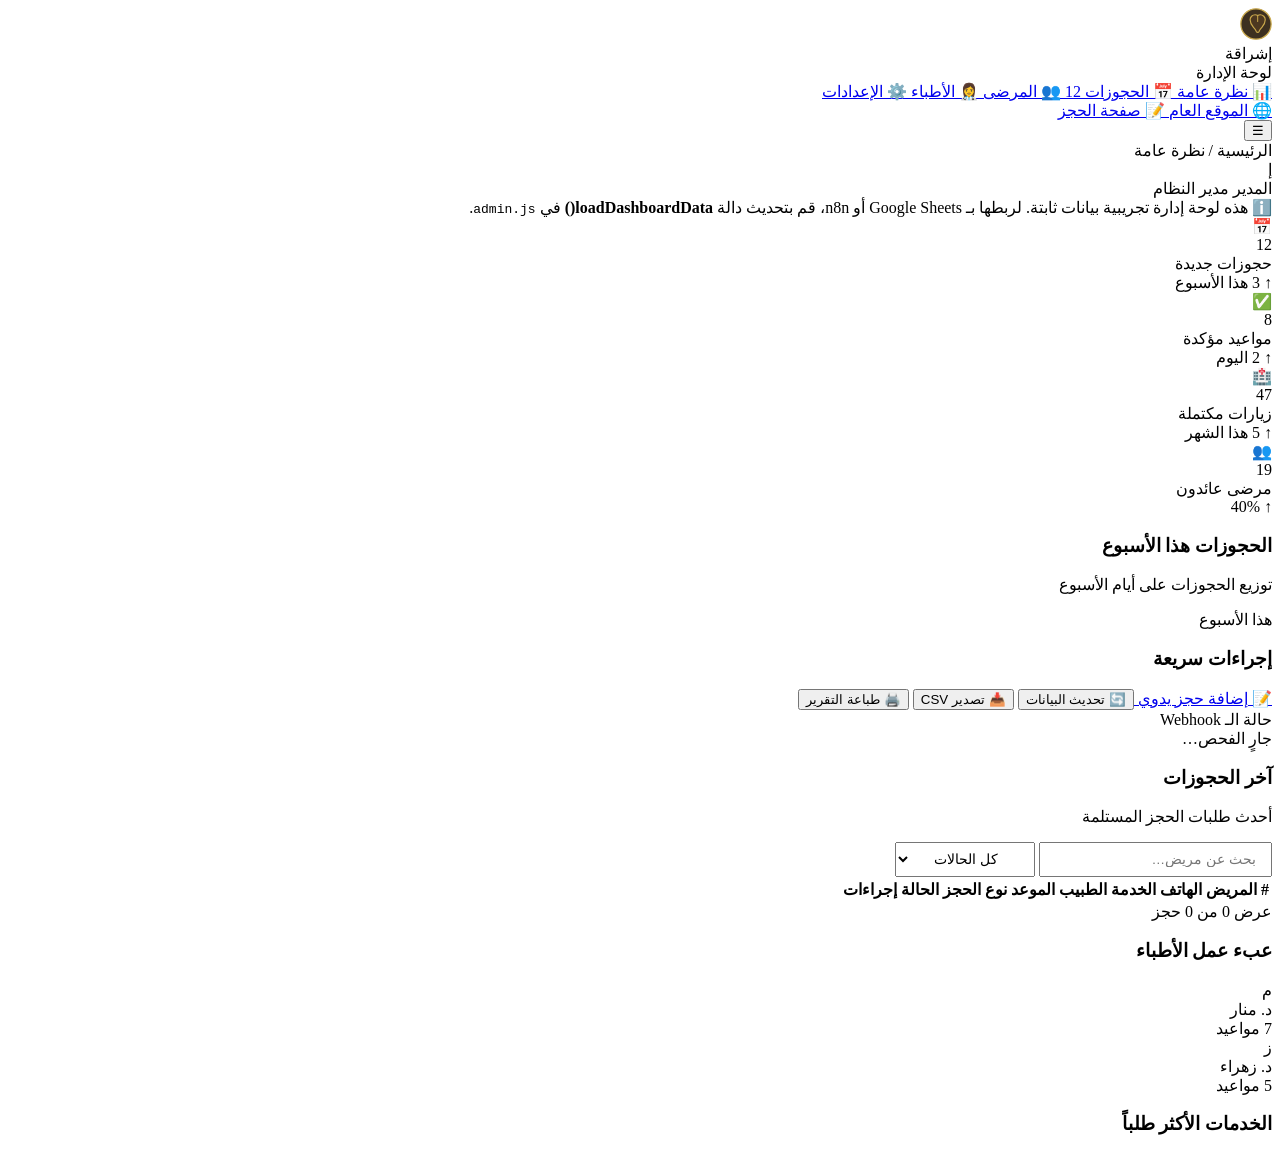
==== admin.html @ fc012408 "Add files via upload" ====
<!DOCTYPE html>
<html lang="ar" dir="rtl">
<head>
  <meta charset="UTF-8" />
  <meta name="viewport" content="width=device-width, initial-scale=1.0" />
  <meta name="robots" content="noindex, nofollow" />
  <title>لوحة الإدارة — عيادة إشراقة</title>
  <link rel="stylesheet" href="assets/css/style.css" />
  <link rel="stylesheet" href="assets/css/admin.css" />
</head>
<body class="admin-body">

  <!-- ═══════════════════════════════════════════════════
       SIDEBAR
  ═══════════════════════════════════════════════════ -->
  <aside class="admin-sidebar" id="adminSidebar">
    <div class="sidebar-brand">
      <svg width="32" height="32" viewBox="0 0 38 38" fill="none">
        <circle cx="19" cy="19" r="18" fill="#3D3020" stroke="#C9A84C" stroke-width="1.5"/>
        <path d="M12 14C12 10.686 14.686 8 18 8C19.1 8 20.14 8.3 21 8.84C21.86 8.3 22.9 8 24 8C27.314 8 30 10.686 30 14C30 17.5 28.2 20.5 26 23C24.8 24.3 23.4 25.8 22.6 27.8C22.3 28.5 21.7 29 21 29C20.3 29 19.7 28.5 19.4 27.8C18.6 25.8 17.2 24.3 16 23C13.8 20.5 12 17.5 12 14Z" fill="#4D3820" stroke="#C9A84C" stroke-width="1.4"/>
        <path d="M21 8.84L21 16" stroke="#C9A84C" stroke-width="1.2" stroke-linecap="round"/>
      </svg>
      <div>
        <div class="brand-name">إشراقة</div>
        <div class="brand-sub">لوحة الإدارة</div>
      </div>
    </div>

    <nav class="sidebar-nav">
      <a href="#" class="sidebar-link active" data-section="overview">
        <span class="sidebar-link-icon">📊</span>
        <span>نظرة عامة</span>
      </a>
      <a href="#" class="sidebar-link" data-section="bookings">
        <span class="sidebar-link-icon">📅</span>
        <span>الحجوزات</span>
        <span class="sidebar-badge">12</span>
      </a>
      <a href="#" class="sidebar-link" data-section="patients">
        <span class="sidebar-link-icon">👥</span>
        <span>المرضى</span>
      </a>
      <a href="#" class="sidebar-link" data-section="doctors">
        <span class="sidebar-link-icon">👩‍⚕️</span>
        <span>الأطباء</span>
      </a>
      <a href="#" class="sidebar-link" data-section="settings">
        <span class="sidebar-link-icon">⚙️</span>
        <span>الإعدادات</span>
      </a>
    </nav>

    <div class="sidebar-bottom">
      <a href="index.html" class="sidebar-link">
        <span class="sidebar-link-icon">🌐</span>
        <span>الموقع العام</span>
      </a>
      <a href="booking.html" class="sidebar-link">
        <span class="sidebar-link-icon">📝</span>
        <span>صفحة الحجز</span>
      </a>
      <!-- AUTH PLACEHOLDER: Login/logout button will be added here -->
      <!-- <button class="sidebar-link logout-btn"><span>🔒</span> تسجيل الخروج</button> -->
    </div>
  </aside>

  <!-- ═══════════════════════════════════════════════════
       MAIN CONTENT
  ═══════════════════════════════════════════════════ -->
  <div class="admin-main">

    <!-- TOP BAR -->
    <header class="admin-topbar">
      <div class="topbar-right">
        <button class="sidebar-toggle" id="sidebarToggle" aria-label="Toggle sidebar">
          ☰
        </button>
        <div class="topbar-breadcrumb">
          <span>الرئيسية</span>
          <span class="breadcrumb-sep">/</span>
          <span class="breadcrumb-current" id="currentSection">نظرة عامة</span>
        </div>
      </div>
      <div class="topbar-left">
        <div class="topbar-date" id="topbarDate"></div>
        <div class="topbar-user">
          <div class="topbar-user-avatar">إ</div>
          <div class="topbar-user-info">
            <span class="topbar-user-name">المدير</span>
            <span class="topbar-user-role">مدير النظام</span>
          </div>
        </div>
      </div>
    </header>

    <!-- ─── CONTENT AREA ─────────────────────────────── -->
    <div class="admin-content">

      <!-- DEV NOTICE -->
      <div class="alert alert-info" style="margin-bottom:var(--space-lg);">
        <span>ℹ️</span>
        <span>
          هذه لوحة إدارة تجريبية بيانات ثابتة. لربطها بـ Google Sheets أو n8n،
          قم بتحديث دالة <strong>loadDashboardData()</strong> في <code>admin.js</code>.
        </span>
      </div>

      <!-- ── STAT CARDS ── -->
      <div class="stats-grid stagger-children" id="statsGrid">
        <div class="stat-card">
          <div class="stat-icon gold">📅</div>
          <div class="stat-body">
            <div class="stat-value" id="statNewBookings">12</div>
            <div class="stat-label">حجوزات جديدة</div>
            <div class="stat-change up">↑ 3 هذا الأسبوع</div>
          </div>
        </div>
        <div class="stat-card">
          <div class="stat-icon green">✅</div>
          <div class="stat-body">
            <div class="stat-value" id="statConfirmed">8</div>
            <div class="stat-label">مواعيد مؤكدة</div>
            <div class="stat-change up">↑ 2 اليوم</div>
          </div>
        </div>
        <div class="stat-card">
          <div class="stat-icon gold">🏥</div>
          <div class="stat-body">
            <div class="stat-value" id="statCompleted">47</div>
            <div class="stat-label">زيارات مكتملة</div>
            <div class="stat-change up">↑ 5 هذا الشهر</div>
          </div>
        </div>
        <div class="stat-card">
          <div class="stat-icon pink">👥</div>
          <div class="stat-body">
            <div class="stat-value" id="statReturning">19</div>
            <div class="stat-label">مرضى عائدون</div>
            <div class="stat-change up">↑ 40%</div>
          </div>
        </div>
      </div>

      <!-- ── CHARTS ROW ── -->
      <div class="dashboard-row">
        <!-- Mini chart placeholder -->
        <div class="card dashboard-chart-card">
          <div class="card-header">
            <div>
              <h3 class="card-title">الحجوزات هذا الأسبوع</h3>
              <p class="card-subtitle">توزيع الحجوزات على أيام الأسبوع</p>
            </div>
            <span class="badge badge-new">هذا الأسبوع</span>
          </div>
          <div class="mini-chart" id="weekChart">
            <!-- Bar chart rendered by JS -->
          </div>
        </div>

        <!-- Quick actions -->
        <div class="card quick-actions-card">
          <div class="card-header">
            <h3 class="card-title">إجراءات سريعة</h3>
          </div>
          <div class="quick-actions">
            <a href="booking.html" class="quick-action-btn">
              <span class="qa-icon">📝</span>
              <span>إضافة حجز يدوي</span>
            </a>
            <button class="quick-action-btn" onclick="refreshData()">
              <span class="qa-icon">🔄</span>
              <span>تحديث البيانات</span>
            </button>
            <button class="quick-action-btn" onclick="exportCSV()">
              <span class="qa-icon">📥</span>
              <span>تصدير CSV</span>
            </button>
            <button class="quick-action-btn" onclick="printView()">
              <span class="qa-icon">🖨️</span>
              <span>طباعة التقرير</span>
            </button>
          </div>

          <!-- Webhook status -->
          <div class="webhook-status" id="webhookStatus">
            <div class="ws-label">حالة الـ Webhook</div>
            <div class="ws-value" id="wsValue">
              <span class="ws-dot" id="wsDot"></span>
              <span id="wsText">جارٍ الفحص…</span>
            </div>
          </div>
        </div>
      </div>

      <!-- ── RECENT BOOKINGS TABLE ── -->
      <div class="card table-card">
        <div class="card-header">
          <div>
            <h3 class="card-title">آخر الحجوزات</h3>
            <p class="card-subtitle">أحدث طلبات الحجز المستلمة</p>
          </div>
          <div class="table-controls">
            <input type="text" class="form-control" id="tableSearch" placeholder="بحث عن مريض…" style="width:200px; padding:0.5rem 0.9rem; font-size:0.85rem;" />
            <select class="form-control" id="statusFilter" style="width:140px; padding:0.5rem 0.9rem; font-size:0.85rem; padding-inline-start:2rem;">
              <option value="">كل الحالات</option>
              <option value="new">جديد</option>
              <option value="confirmed">مؤكد</option>
              <option value="completed">مكتمل</option>
              <option value="pending">معلق</option>
            </select>
          </div>
        </div>

        <div class="table-wrapper" style="border:none; box-shadow:none; border-radius:0;">
          <table class="data-table" id="bookingsTable">
            <thead>
              <tr>
                <th>#</th>
                <th>المريض</th>
                <th>الهاتف</th>
                <th>الخدمة</th>
                <th>الطبيب</th>
                <th>الموعد</th>
                <th>نوع الحجز</th>
                <th>الحالة</th>
                <th>إجراءات</th>
              </tr>
            </thead>
            <tbody id="bookingsBody">
              <!-- Populated by JS -->
            </tbody>
          </table>
        </div>

        <div class="table-footer">
          <span class="table-count" id="tableCount">عرض 0 من 0 حجز</span>
          <div class="pagination" id="pagination"></div>
        </div>
      </div>

      <!-- ── DOCTORS WORKLOAD ── -->
      <div class="dashboard-row">
        <div class="card">
          <div class="card-header">
            <h3 class="card-title">عبء عمل الأطباء</h3>
          </div>
          <div class="doctors-workload">
            <div class="workload-item">
              <div class="workload-header">
                <div class="workload-doctor">
                  <div class="workload-avatar">م</div>
                  <span>د. منار</span>
                </div>
                <span class="workload-count">7 مواعيد</span>
              </div>
              <div class="workload-bar-wrap">
                <div class="workload-bar" style="width:70%; background:linear-gradient(to left, var(--gold-light), var(--gold-dark));"></div>
              </div>
            </div>
            <div class="workload-item">
              <div class="workload-header">
                <div class="workload-doctor">
                  <div class="workload-avatar" style="background:linear-gradient(135deg,var(--pink-light),var(--gold-pale));">ز</div>
                  <span>د. زهراء</span>
                </div>
                <span class="workload-count">5 مواعيد</span>
              </div>
              <div class="workload-bar-wrap">
                <div class="workload-bar" style="width:50%; background:linear-gradient(to left, var(--pink-light), var(--pink));"></div>
              </div>
            </div>
          </div>
        </div>

        <div class="card">
          <div class="card-header">
            <h3 class="card-title">الخدمات الأكثر طلباً</h3>
          </div>
          <div class="services-ranking" id="servicesRanking">
            <!-- Populated by JS -->
          </div>
        </div>
      </div>

    </div><!-- /admin-content -->
  </div><!-- /admin-main -->

  <script src="assets/js/config.js"></script>
  <script src="assets/js/admin.js"></script>
</body>
</html>
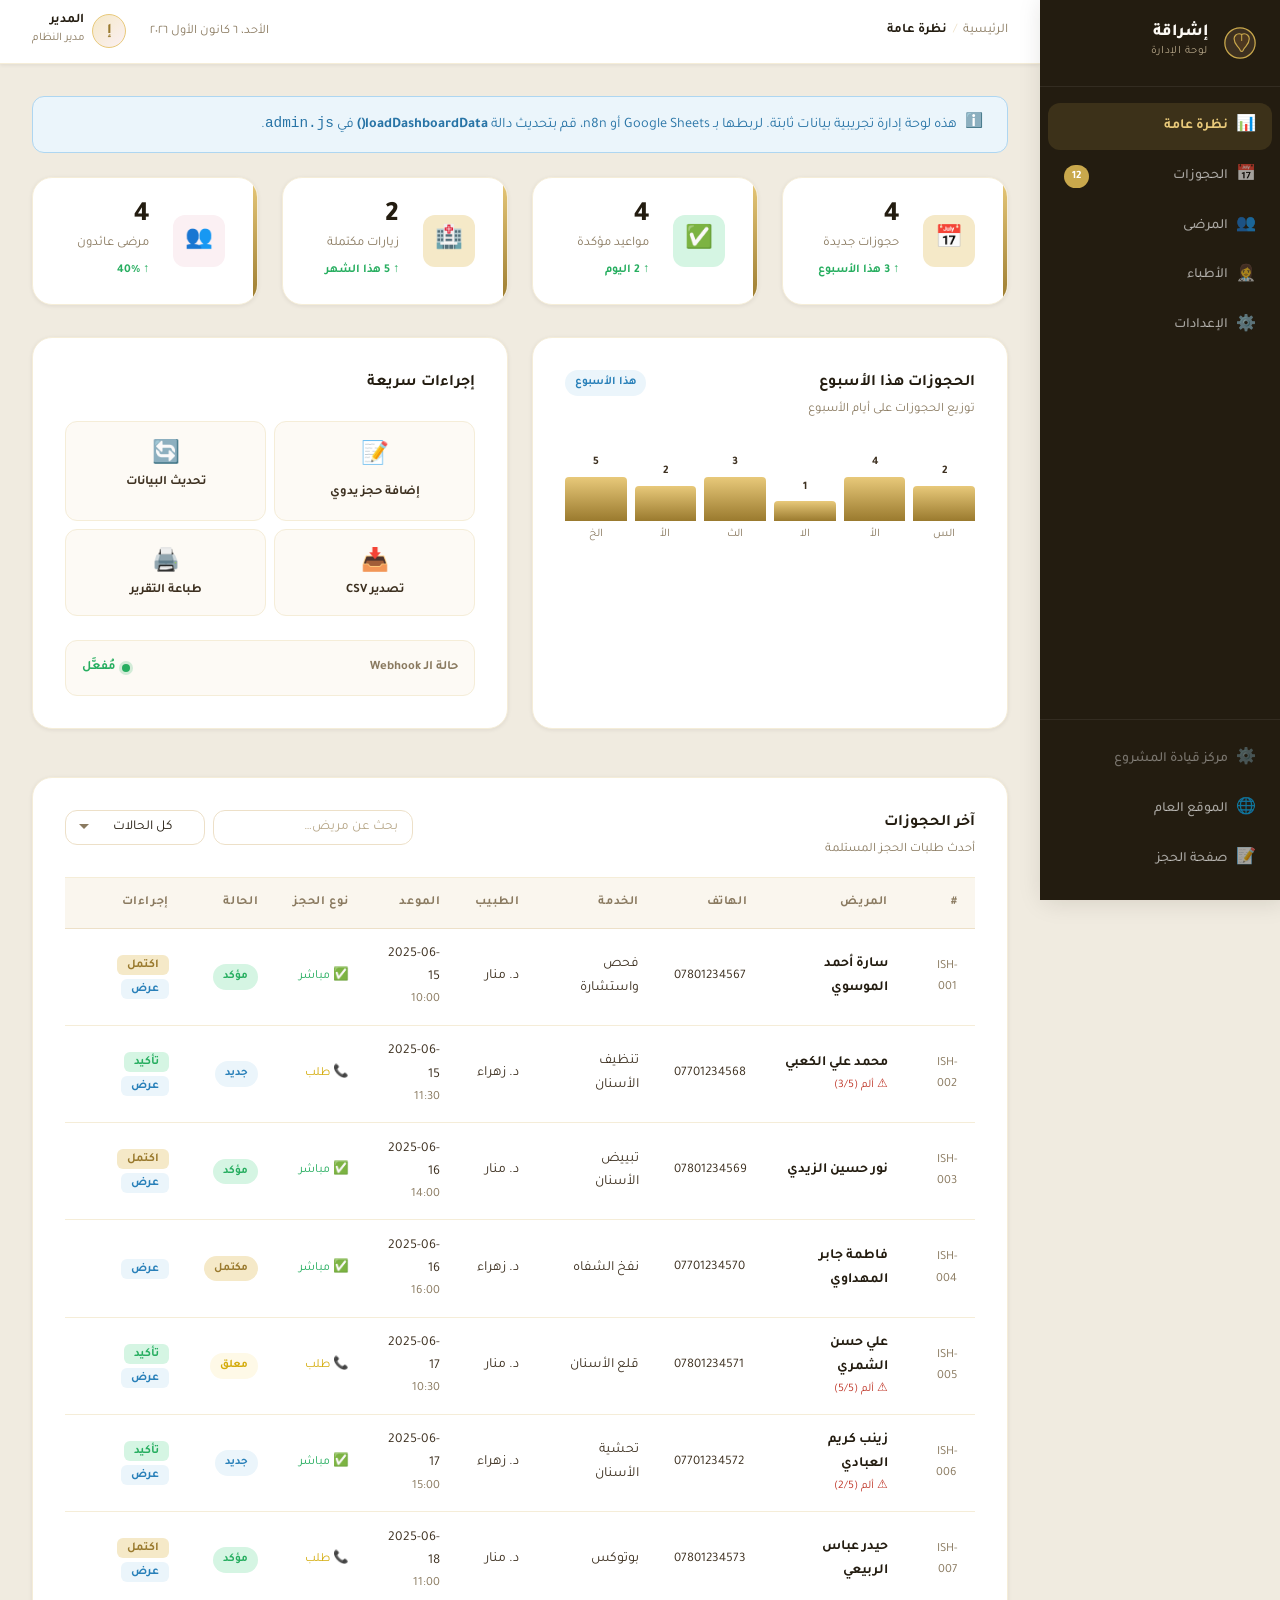
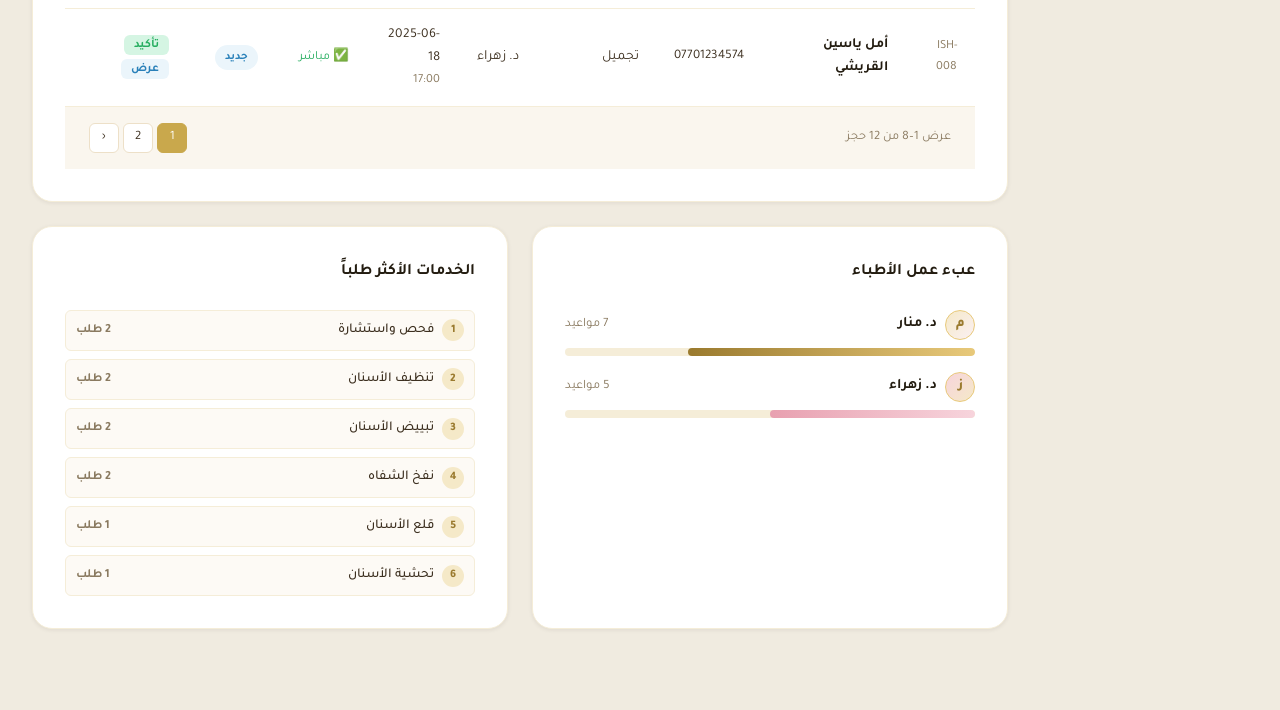
==== commit 90f49e48: "Add files via upload" ====
--- a/admin.html
+++ b/admin.html
@@ -51,6 +51,10 @@
     </nav>
 
     <div class="sidebar-bottom">
+      <a href="orchestrator.html" class="sidebar-link" style="opacity:0.65;" title="أداة إدارة داخلية">
+        <span class="sidebar-link-icon">⚙️</span>
+        <span>مركز قيادة المشروع</span>
+      </a>
       <a href="index.html" class="sidebar-link">
         <span class="sidebar-link-icon">🌐</span>
         <span>الموقع العام</span>
--- a/assets/css/style.css
+++ b/assets/css/style.css
@@ -0,0 +1,948 @@
+/* ================================================================
+   Ishraqa Dental & Aesthetic Clinic — Global Stylesheet
+   عيادة إشراقة للأسنان والتجميل
+   ================================================================ */
+
+/* ── Google Fonts ─────────────────────────────────────────────── */
+@import url('https://fonts.googleapis.com/css2?family=Tajawal:wght@300;400;500;700;800&family=Cormorant+Garamond:ital,wght@0,300;0,400;0,600;1,300;1,400&family=Playfair+Display:wght@400;600&display=swap');
+
+/* ── CSS Variables ────────────────────────────────────────────── */
+:root {
+  /* Colors */
+  --gold:           #C9A84C;
+  --gold-light:     #E8C97A;
+  --gold-pale:      #F5E9C8;
+  --gold-dark:      #9A7A2E;
+  --pink:           #E8A0B0;
+  --pink-light:     #F7D4DC;
+  --pink-pale:      #FBF0F3;
+  --ivory:          #FDFAF5;
+  --ivory-dark:     #F5EEDF;
+  --cream:          #FAF6EE;
+  --dark:           #231C10;
+  --dark-soft:      #3D3020;
+  --muted:          #8A7A60;
+  --muted-light:    #B8A88A;
+  --border:         #EDE0C8;
+  --border-light:   #F5EDD8;
+  --white:          #FFFFFF;
+  --error:          #C0392B;
+  --error-light:    #FADBD8;
+  --success:        #27AE60;
+  --success-light:  #D5F5E3;
+
+  /* Typography */
+  --font-arabic:    'Tajawal', sans-serif;
+  --font-display:   'Cormorant Garamond', serif;
+  --font-heading:   'Playfair Display', serif;
+
+  /* Spacing */
+  --space-xs:   0.25rem;
+  --space-sm:   0.5rem;
+  --space-md:   1rem;
+  --space-lg:   1.5rem;
+  --space-xl:   2rem;
+  --space-2xl:  3rem;
+  --space-3xl:  4rem;
+
+  /* Borders */
+  --radius-sm:  6px;
+  --radius-md:  12px;
+  --radius-lg:  20px;
+  --radius-xl:  32px;
+  --radius-full: 9999px;
+
+  /* Shadows */
+  --shadow-sm:  0 1px 4px rgba(35, 28, 16, 0.08);
+  --shadow-md:  0 4px 16px rgba(35, 28, 16, 0.10);
+  --shadow-lg:  0 8px 32px rgba(35, 28, 16, 0.12);
+  --shadow-xl:  0 16px 48px rgba(35, 28, 16, 0.14);
+  --shadow-gold: 0 4px 20px rgba(201, 168, 76, 0.25);
+
+  /* Transitions */
+  --transition-fast:   150ms ease;
+  --transition-base:   250ms ease;
+  --transition-slow:   400ms cubic-bezier(0.25, 0.46, 0.45, 0.94);
+  --transition-spring: 500ms cubic-bezier(0.34, 1.56, 0.64, 1);
+}
+
+/* ── Reset & Base ─────────────────────────────────────────────── */
+*, *::before, *::after {
+  box-sizing: border-box;
+  margin: 0;
+  padding: 0;
+}
+
+html {
+  direction: rtl;
+  scroll-behavior: smooth;
+  font-size: 16px;
+  -webkit-text-size-adjust: 100%;
+}
+
+body {
+  font-family: var(--font-arabic);
+  background-color: var(--ivory);
+  color: var(--dark);
+  line-height: 1.7;
+  min-height: 100vh;
+  overflow-x: hidden;
+  -webkit-font-smoothing: antialiased;
+}
+
+img { max-width: 100%; display: block; }
+a { color: inherit; text-decoration: none; }
+button { cursor: pointer; border: none; background: none; font-family: inherit; }
+input, select, textarea { font-family: inherit; }
+ul, ol { list-style: none; }
+
+/* ── Scrollbar ────────────────────────────────────────────────── */
+::-webkit-scrollbar { width: 6px; }
+::-webkit-scrollbar-track { background: var(--ivory-dark); }
+::-webkit-scrollbar-thumb { background: var(--gold-light); border-radius: var(--radius-full); }
+
+/* ── Selection ────────────────────────────────────────────────── */
+::selection { background: var(--gold-pale); color: var(--dark); }
+
+/* ================================================================
+   NAVBAR
+   ================================================================ */
+.navbar {
+  position: fixed;
+  top: 0;
+  inset-inline: 0;
+  z-index: 100;
+  display: flex;
+  align-items: center;
+  justify-content: space-between;
+  padding: var(--space-md) var(--space-xl);
+  background: rgba(253, 250, 245, 0.92);
+  backdrop-filter: blur(16px);
+  -webkit-backdrop-filter: blur(16px);
+  border-bottom: 1px solid var(--border-light);
+  transition: box-shadow var(--transition-base);
+}
+
+.navbar.scrolled {
+  box-shadow: var(--shadow-md);
+}
+
+.nav-logo {
+  display: flex;
+  align-items: center;
+  gap: var(--space-sm);
+}
+
+.nav-logo-icon {
+  width: 38px;
+  height: 38px;
+  flex-shrink: 0;
+}
+
+.nav-logo-text {
+  display: flex;
+  flex-direction: column;
+  line-height: 1.15;
+}
+
+.nav-logo-text .ar {
+  font-size: 1rem;
+  font-weight: 700;
+  color: var(--dark);
+  letter-spacing: 0.01em;
+}
+
+.nav-logo-text .en {
+  font-size: 0.65rem;
+  font-weight: 400;
+  color: var(--muted);
+  letter-spacing: 0.08em;
+  text-transform: uppercase;
+  font-family: var(--font-display);
+  font-style: italic;
+}
+
+.nav-links {
+  display: flex;
+  align-items: center;
+  gap: var(--space-xl);
+}
+
+.nav-links a {
+  font-size: 0.9rem;
+  font-weight: 500;
+  color: var(--dark-soft);
+  transition: color var(--transition-fast);
+  position: relative;
+}
+
+.nav-links a::after {
+  content: '';
+  position: absolute;
+  bottom: -3px;
+  inset-inline-start: 0;
+  width: 0;
+  height: 1.5px;
+  background: var(--gold);
+  transition: width var(--transition-base);
+}
+
+.nav-links a:hover { color: var(--gold-dark); }
+.nav-links a:hover::after { width: 100%; }
+
+.nav-cta {
+  display: inline-flex;
+  align-items: center;
+  gap: var(--space-xs);
+  padding: 0.55rem 1.2rem;
+  background: linear-gradient(135deg, var(--gold), var(--gold-dark));
+  color: var(--white) !important;
+  border-radius: var(--radius-full);
+  font-size: 0.875rem;
+  font-weight: 600;
+  box-shadow: var(--shadow-gold);
+  transition: transform var(--transition-fast), box-shadow var(--transition-fast) !important;
+}
+
+.nav-cta::after { display: none !important; }
+.nav-cta:hover { transform: translateY(-1px); box-shadow: 0 6px 24px rgba(201, 168, 76, 0.35) !important; }
+
+/* Hamburger */
+.nav-hamburger {
+  display: none;
+  flex-direction: column;
+  gap: 5px;
+  padding: 4px;
+}
+
+.nav-hamburger span {
+  display: block;
+  width: 22px;
+  height: 2px;
+  background: var(--dark);
+  border-radius: 2px;
+  transition: var(--transition-base);
+}
+
+/* Mobile Nav */
+.nav-mobile {
+  display: none;
+  position: fixed;
+  top: 65px;
+  inset-inline: 0;
+  background: var(--ivory);
+  border-bottom: 1px solid var(--border);
+  padding: var(--space-lg) var(--space-xl);
+  flex-direction: column;
+  gap: var(--space-md);
+  z-index: 99;
+  box-shadow: var(--shadow-lg);
+}
+
+.nav-mobile.open { display: flex; }
+.nav-mobile a { font-size: 1rem; font-weight: 500; color: var(--dark-soft); padding: var(--space-sm) 0; border-bottom: 1px solid var(--border-light); }
+.nav-mobile a:last-child { border: none; }
+
+/* ================================================================
+   FOOTER
+   ================================================================ */
+.footer {
+  background: var(--dark);
+  color: var(--muted-light);
+  padding: var(--space-3xl) var(--space-xl) var(--space-xl);
+  margin-top: auto;
+}
+
+.footer-inner {
+  max-width: 1100px;
+  margin: 0 auto;
+  display: grid;
+  grid-template-columns: 1fr 1fr 1fr;
+  gap: var(--space-3xl);
+}
+
+.footer-brand .nav-logo-text .ar { color: var(--ivory); }
+.footer-brand .nav-logo-text .en { color: var(--muted-light); }
+
+.footer-desc {
+  font-size: 0.875rem;
+  line-height: 1.8;
+  color: var(--muted-light);
+  margin-top: var(--space-md);
+}
+
+.footer-title {
+  font-size: 0.8rem;
+  font-weight: 700;
+  letter-spacing: 0.12em;
+  text-transform: uppercase;
+  color: var(--gold);
+  margin-bottom: var(--space-md);
+}
+
+.footer-links { display: flex; flex-direction: column; gap: var(--space-sm); }
+.footer-links a { font-size: 0.875rem; color: var(--muted-light); transition: color var(--transition-fast); }
+.footer-links a:hover { color: var(--gold-light); }
+
+.footer-contact p { font-size: 0.875rem; color: var(--muted-light); margin-bottom: var(--space-sm); display: flex; gap: var(--space-sm); align-items: center; }
+
+.footer-bottom {
+  max-width: 1100px;
+  margin: var(--space-xl) auto 0;
+  padding-top: var(--space-lg);
+  border-top: 1px solid rgba(255,255,255,0.08);
+  display: flex;
+  justify-content: space-between;
+  align-items: center;
+  font-size: 0.8rem;
+  color: rgba(184, 168, 138, 0.6);
+}
+
+/* ================================================================
+   BUTTONS
+   ================================================================ */
+.btn {
+  display: inline-flex;
+  align-items: center;
+  justify-content: center;
+  gap: var(--space-sm);
+  padding: 0.75rem 1.75rem;
+  border-radius: var(--radius-full);
+  font-family: var(--font-arabic);
+  font-size: 0.95rem;
+  font-weight: 600;
+  transition: all var(--transition-base);
+  position: relative;
+  overflow: hidden;
+  white-space: nowrap;
+}
+
+.btn::before {
+  content: '';
+  position: absolute;
+  inset: 0;
+  background: rgba(255,255,255,0);
+  transition: background var(--transition-fast);
+}
+
+.btn:hover::before { background: rgba(255,255,255,0.08); }
+.btn:active { transform: scale(0.98); }
+
+.btn-primary {
+  background: linear-gradient(135deg, var(--gold-light) 0%, var(--gold) 50%, var(--gold-dark) 100%);
+  color: var(--white);
+  box-shadow: var(--shadow-gold);
+}
+
+.btn-primary:hover {
+  transform: translateY(-2px);
+  box-shadow: 0 8px 28px rgba(201, 168, 76, 0.4);
+}
+
+.btn-outline {
+  background: transparent;
+  color: var(--gold-dark);
+  border: 1.5px solid var(--gold);
+}
+
+.btn-outline:hover {
+  background: var(--gold-pale);
+  transform: translateY(-1px);
+}
+
+.btn-ghost {
+  background: transparent;
+  color: var(--muted);
+}
+
+.btn-ghost:hover { color: var(--dark); background: var(--ivory-dark); }
+
+.btn-lg { padding: 1rem 2.25rem; font-size: 1.05rem; }
+.btn-sm { padding: 0.5rem 1.1rem; font-size: 0.82rem; }
+
+.btn:disabled {
+  opacity: 0.55;
+  pointer-events: none;
+}
+
+/* Loading spinner in button */
+.btn .spinner {
+  width: 16px;
+  height: 16px;
+  border: 2px solid rgba(255,255,255,0.4);
+  border-top-color: white;
+  border-radius: 50%;
+  animation: spin 0.7s linear infinite;
+  display: none;
+}
+
+.btn.loading .spinner { display: block; }
+.btn.loading .btn-text { opacity: 0.7; }
+
+@keyframes spin { to { transform: rotate(360deg); } }
+
+/* ================================================================
+   FORM ELEMENTS
+   ================================================================ */
+.form-group {
+  display: flex;
+  flex-direction: column;
+  gap: 6px;
+}
+
+.form-label {
+  font-size: 0.875rem;
+  font-weight: 600;
+  color: var(--dark-soft);
+}
+
+.form-label .required {
+  color: var(--gold);
+  margin-inline-start: 3px;
+}
+
+.form-control {
+  width: 100%;
+  padding: 0.75rem 1rem;
+  background: var(--white);
+  border: 1.5px solid var(--border);
+  border-radius: var(--radius-md);
+  font-family: var(--font-arabic);
+  font-size: 0.95rem;
+  color: var(--dark);
+  transition: border-color var(--transition-fast), box-shadow var(--transition-fast);
+  outline: none;
+  direction: rtl;
+}
+
+.form-control::placeholder { color: var(--muted-light); }
+
+.form-control:focus {
+  border-color: var(--gold);
+  box-shadow: 0 0 0 3px rgba(201, 168, 76, 0.12);
+}
+
+.form-control.is-error {
+  border-color: var(--error);
+  box-shadow: 0 0 0 3px rgba(192, 57, 43, 0.08);
+}
+
+.form-error {
+  font-size: 0.78rem;
+  color: var(--error);
+  display: flex;
+  align-items: center;
+  gap: 4px;
+  display: none;
+}
+
+.form-group.has-error .form-error { display: flex; }
+.form-group.has-error .form-control { border-color: var(--error); }
+
+select.form-control {
+  appearance: none;
+  -webkit-appearance: none;
+  background-image: url("data:image/svg+xml,%3Csvg xmlns='http://www.w3.org/2000/svg' width='12' height='12' viewBox='0 0 12 12'%3E%3Cpath fill='%238A7A60' d='M6 8L1 3h10z'/%3E%3C/svg%3E");
+  background-repeat: no-repeat;
+  background-position: left 12px center;
+  padding-inline-end: 1rem;
+  padding-inline-start: 2.5rem;
+}
+
+textarea.form-control { resize: vertical; min-height: 110px; }
+
+/* Radio / Checkbox groups */
+.radio-group, .checkbox-group {
+  display: flex;
+  flex-wrap: wrap;
+  gap: var(--space-sm);
+}
+
+.radio-option, .checkbox-option {
+  position: relative;
+}
+
+.radio-option input,
+.checkbox-option input {
+  position: absolute;
+  opacity: 0;
+  width: 0;
+  height: 0;
+}
+
+.radio-option label,
+.checkbox-option label {
+  display: inline-flex;
+  align-items: center;
+  gap: 6px;
+  padding: 0.5rem 1.1rem;
+  border: 1.5px solid var(--border);
+  border-radius: var(--radius-full);
+  font-size: 0.875rem;
+  font-weight: 500;
+  color: var(--muted);
+  cursor: pointer;
+  transition: all var(--transition-fast);
+  background: var(--white);
+  user-select: none;
+}
+
+.radio-option input:checked + label,
+.checkbox-option input:checked + label {
+  border-color: var(--gold);
+  background: var(--gold-pale);
+  color: var(--gold-dark);
+  font-weight: 600;
+}
+
+.radio-option label:hover,
+.checkbox-option label:hover {
+  border-color: var(--gold-light);
+  background: rgba(245, 233, 200, 0.4);
+}
+
+/* Pain level slider */
+.pain-slider {
+  -webkit-appearance: none;
+  appearance: none;
+  width: 100%;
+  height: 6px;
+  border-radius: 3px;
+  background: linear-gradient(to left, var(--error) 0%, var(--gold) 50%, var(--success) 100%);
+  outline: none;
+  cursor: pointer;
+}
+
+.pain-slider::-webkit-slider-thumb {
+  -webkit-appearance: none;
+  width: 20px;
+  height: 20px;
+  border-radius: 50%;
+  background: var(--white);
+  border: 2.5px solid var(--gold);
+  box-shadow: var(--shadow-sm);
+  cursor: pointer;
+  transition: transform var(--transition-fast);
+}
+
+.pain-slider::-webkit-slider-thumb:hover { transform: scale(1.2); }
+
+.pain-labels {
+  display: flex;
+  justify-content: space-between;
+  font-size: 0.75rem;
+  color: var(--muted);
+  margin-top: 4px;
+}
+
+/* ================================================================
+   CARDS
+   ================================================================ */
+.card {
+  background: var(--white);
+  border: 1px solid var(--border-light);
+  border-radius: var(--radius-lg);
+  padding: var(--space-xl);
+  box-shadow: var(--shadow-sm);
+  transition: box-shadow var(--transition-base), transform var(--transition-base);
+}
+
+.card:hover {
+  box-shadow: var(--shadow-md);
+  transform: translateY(-2px);
+}
+
+.card-gold {
+  background: linear-gradient(135deg, var(--gold-pale), var(--pink-pale));
+  border-color: var(--gold-pale);
+}
+
+/* ================================================================
+   STAT CARDS (Dashboard)
+   ================================================================ */
+.stat-card {
+  background: var(--white);
+  border: 1px solid var(--border-light);
+  border-radius: var(--radius-lg);
+  padding: var(--space-lg) var(--space-xl);
+  display: flex;
+  align-items: center;
+  gap: var(--space-lg);
+  box-shadow: var(--shadow-sm);
+  transition: all var(--transition-base);
+  position: relative;
+  overflow: hidden;
+}
+
+.stat-card::before {
+  content: '';
+  position: absolute;
+  top: 0;
+  inset-inline-start: 0;
+  width: 4px;
+  height: 100%;
+  background: linear-gradient(to bottom, var(--gold-light), var(--gold-dark));
+  border-radius: 0 4px 4px 0;
+}
+
+.stat-card:hover { box-shadow: var(--shadow-md); transform: translateY(-2px); }
+
+.stat-icon {
+  width: 52px;
+  height: 52px;
+  border-radius: var(--radius-md);
+  display: flex;
+  align-items: center;
+  justify-content: center;
+  font-size: 1.4rem;
+  flex-shrink: 0;
+}
+
+.stat-icon.gold    { background: var(--gold-pale);  }
+.stat-icon.pink    { background: var(--pink-pale);   }
+.stat-icon.green   { background: var(--success-light);}
+.stat-icon.blue    { background: #EBF5FB;             }
+
+.stat-body { flex: 1; }
+.stat-value { font-size: 1.75rem; font-weight: 800; color: var(--dark); line-height: 1; }
+.stat-label { font-size: 0.82rem; color: var(--muted); margin-top: 3px; }
+.stat-change { font-size: 0.75rem; font-weight: 600; margin-top: 4px; display: flex; align-items: center; gap: 3px; }
+.stat-change.up   { color: var(--success); }
+.stat-change.down { color: var(--error);   }
+
+/* ================================================================
+   TABLE
+   ================================================================ */
+.table-wrapper {
+  overflow-x: auto;
+  border-radius: var(--radius-lg);
+  border: 1px solid var(--border-light);
+  box-shadow: var(--shadow-sm);
+}
+
+.data-table {
+  width: 100%;
+  border-collapse: collapse;
+  background: var(--white);
+  font-size: 0.875rem;
+}
+
+.data-table th {
+  background: var(--cream);
+  padding: 0.9rem 1.1rem;
+  text-align: right;
+  font-size: 0.78rem;
+  font-weight: 700;
+  letter-spacing: 0.05em;
+  color: var(--muted);
+  text-transform: uppercase;
+  border-bottom: 1px solid var(--border);
+  white-space: nowrap;
+}
+
+.data-table td {
+  padding: 0.9rem 1.1rem;
+  border-bottom: 1px solid var(--border-light);
+  color: var(--dark-soft);
+  vertical-align: middle;
+}
+
+.data-table tr:last-child td { border-bottom: none; }
+.data-table tbody tr:hover { background: rgba(245, 233, 200, 0.2); }
+
+/* ================================================================
+   BADGES
+   ================================================================ */
+.badge {
+  display: inline-flex;
+  align-items: center;
+  gap: 4px;
+  padding: 3px 10px;
+  border-radius: var(--radius-full);
+  font-size: 0.72rem;
+  font-weight: 700;
+  white-space: nowrap;
+}
+
+.badge-new       { background: #EBF5FB; color: #2980B9; }
+.badge-confirmed { background: var(--success-light); color: var(--success); }
+.badge-completed { background: var(--gold-pale); color: var(--gold-dark); }
+.badge-pending   { background: #FEF9E7; color: #D4AC0D; }
+.badge-cancelled { background: var(--error-light); color: var(--error); }
+
+/* ================================================================
+   ALERT / NOTIFICATIONS
+   ================================================================ */
+.alert {
+  display: flex;
+  align-items: flex-start;
+  gap: var(--space-sm);
+  padding: var(--space-md) var(--space-lg);
+  border-radius: var(--radius-md);
+  font-size: 0.9rem;
+  line-height: 1.5;
+}
+
+.alert-success { background: var(--success-light); color: #1E8449; border: 1px solid #A9DFBF; }
+.alert-error   { background: var(--error-light);   color: var(--error); border: 1px solid #F1948A; }
+.alert-info    { background: #EBF5FB; color: #2874A6; border: 1px solid #AED6F1; }
+.alert-warning { background: #FEF9E7; color: #B7950B; border: 1px solid #F9E79F; }
+
+/* ================================================================
+   PAGE HERO — shared across pages
+   ================================================================ */
+.page-hero {
+  min-height: 280px;
+  background: linear-gradient(160deg, var(--dark) 0%, var(--dark-soft) 60%, #4D3820 100%);
+  display: flex;
+  align-items: center;
+  justify-content: center;
+  text-align: center;
+  padding: calc(80px + var(--space-3xl)) var(--space-xl) var(--space-3xl);
+  position: relative;
+  overflow: hidden;
+}
+
+.page-hero::before {
+  content: '';
+  position: absolute;
+  inset: 0;
+  background:
+    radial-gradient(ellipse 60% 50% at 30% 50%, rgba(201,168,76,0.12) 0%, transparent 70%),
+    radial-gradient(ellipse 40% 40% at 75% 60%, rgba(232,160,176,0.08) 0%, transparent 70%);
+}
+
+.page-hero-content { position: relative; z-index: 1; }
+
+.page-hero-eyebrow {
+  display: inline-flex;
+  align-items: center;
+  gap: 8px;
+  font-size: 0.78rem;
+  letter-spacing: 0.15em;
+  text-transform: uppercase;
+  color: var(--gold-light);
+  margin-bottom: var(--space-md);
+  font-family: var(--font-display);
+  font-style: italic;
+}
+
+.page-hero h1 {
+  font-size: clamp(1.8rem, 4vw, 2.8rem);
+  font-weight: 800;
+  color: var(--ivory);
+  line-height: 1.2;
+  margin-bottom: var(--space-md);
+}
+
+.page-hero p {
+  font-size: 1rem;
+  color: var(--muted-light);
+  max-width: 500px;
+  margin: 0 auto;
+  line-height: 1.7;
+}
+
+/* ================================================================
+   SECTION UTILITIES
+   ================================================================ */
+.section { padding: var(--space-3xl) var(--space-xl); }
+
+.section-inner {
+  max-width: 1100px;
+  margin: 0 auto;
+}
+
+.section-header {
+  text-align: center;
+  margin-bottom: var(--space-2xl);
+}
+
+.section-eyebrow {
+  display: inline-flex;
+  align-items: center;
+  gap: 8px;
+  font-size: 0.78rem;
+  letter-spacing: 0.14em;
+  text-transform: uppercase;
+  color: var(--gold);
+  margin-bottom: var(--space-sm);
+  font-family: var(--font-display);
+  font-style: italic;
+}
+
+.section-title {
+  font-size: clamp(1.6rem, 3vw, 2.2rem);
+  font-weight: 800;
+  color: var(--dark);
+  line-height: 1.25;
+  margin-bottom: var(--space-md);
+}
+
+.section-subtitle {
+  font-size: 1rem;
+  color: var(--muted);
+  max-width: 520px;
+  margin: 0 auto;
+  line-height: 1.7;
+}
+
+/* Gold divider */
+.divider {
+  display: flex;
+  align-items: center;
+  gap: var(--space-md);
+  margin: var(--space-md) 0;
+}
+
+.divider-line {
+  flex: 1;
+  height: 1px;
+  background: linear-gradient(to var(--gold-pale), var(--gold-light), var(--gold-pale));
+}
+
+.divider-icon { color: var(--gold); font-size: 0.9rem; }
+
+/* ================================================================
+   DECORATIVE ELEMENTS
+   ================================================================ */
+.ornament {
+  display: inline-block;
+  width: 40px;
+  height: 2px;
+  background: linear-gradient(to left, transparent, var(--gold), transparent);
+  border-radius: 1px;
+}
+
+.dot-gold {
+  width: 6px;
+  height: 6px;
+  border-radius: 50%;
+  background: var(--gold);
+  display: inline-block;
+}
+
+/* ================================================================
+   LOADING OVERLAY
+   ================================================================ */
+.loading-overlay {
+  position: fixed;
+  inset: 0;
+  background: rgba(253, 250, 245, 0.85);
+  backdrop-filter: blur(4px);
+  display: flex;
+  flex-direction: column;
+  align-items: center;
+  justify-content: center;
+  z-index: 999;
+  gap: var(--space-md);
+  opacity: 0;
+  pointer-events: none;
+  transition: opacity var(--transition-base);
+}
+
+.loading-overlay.active { opacity: 1; pointer-events: all; }
+
+.loader {
+  width: 48px;
+  height: 48px;
+  border: 3px solid var(--gold-pale);
+  border-top-color: var(--gold);
+  border-radius: 50%;
+  animation: spin 0.8s linear infinite;
+}
+
+.loading-overlay p { font-size: 0.9rem; color: var(--muted); }
+
+/* ================================================================
+   ANIMATIONS & KEYFRAMES
+   ================================================================ */
+@keyframes fadeInUp {
+  from { opacity: 0; transform: translateY(20px); }
+  to   { opacity: 1; transform: translateY(0);    }
+}
+
+@keyframes fadeIn {
+  from { opacity: 0; }
+  to   { opacity: 1; }
+}
+
+@keyframes shimmer {
+  0%   { background-position: -200% center; }
+  100% { background-position:  200% center; }
+}
+
+@keyframes pulse {
+  0%, 100% { opacity: 1;   }
+  50%       { opacity: 0.6; }
+}
+
+@keyframes scaleIn {
+  from { opacity: 0; transform: scale(0.9); }
+  to   { opacity: 1; transform: scale(1);   }
+}
+
+@keyframes slideDown {
+  from { opacity: 0; transform: translateY(-10px); }
+  to   { opacity: 1; transform: translateY(0);     }
+}
+
+.animate-in       { animation: fadeInUp 0.5s ease forwards; }
+.animate-in-delay { animation: fadeInUp 0.5s ease 0.15s both; }
+.animate-scale    { animation: scaleIn 0.4s var(--transition-spring) forwards; }
+
+/* Staggered children */
+.stagger-children > * { opacity: 0; animation: fadeInUp 0.5s ease forwards; }
+.stagger-children > *:nth-child(1) { animation-delay: 0.05s; }
+.stagger-children > *:nth-child(2) { animation-delay: 0.12s; }
+.stagger-children > *:nth-child(3) { animation-delay: 0.19s; }
+.stagger-children > *:nth-child(4) { animation-delay: 0.26s; }
+.stagger-children > *:nth-child(5) { animation-delay: 0.33s; }
+.stagger-children > *:nth-child(6) { animation-delay: 0.40s; }
+
+/* ================================================================
+   RESPONSIVE — Mobile First Adjustments
+   ================================================================ */
+@media (max-width: 768px) {
+  .navbar { padding: var(--space-md); }
+  .nav-links { display: none; }
+  .nav-hamburger { display: flex; }
+
+  .footer-inner {
+    grid-template-columns: 1fr;
+    gap: var(--space-xl);
+  }
+
+  .footer-bottom {
+    flex-direction: column;
+    gap: var(--space-sm);
+    text-align: center;
+  }
+
+  .section { padding: var(--space-2xl) var(--space-md); }
+
+  .page-hero {
+    min-height: 220px;
+    padding: calc(70px + var(--space-2xl)) var(--space-md) var(--space-2xl);
+  }
+
+  .stat-card { padding: var(--space-md); }
+  .stat-value { font-size: 1.4rem; }
+}
+
+@media (max-width: 480px) {
+  html { font-size: 15px; }
+
+  .btn-lg { padding: 0.85rem 1.5rem; font-size: 0.95rem; }
+
+  .radio-group, .checkbox-group { gap: 6px; }
+  .radio-option label, .checkbox-option label { padding: 0.4rem 0.85rem; font-size: 0.82rem; }
+}
+
+/* ================================================================
+   PRINT
+   ================================================================ */
+@media print {
+  .navbar, .footer, .nav-hamburger { display: none !important; }
+  body { background: white; }
+}
--- a/assets/css/admin.css
+++ b/assets/css/admin.css
@@ -0,0 +1,502 @@
+/* ================================================================
+   Admin Dashboard Styles — Ishraqa Clinic
+   ================================================================ */
+
+/* ── Layout ───────────────────────────────────────────────────── */
+.admin-body {
+  display: flex;
+  min-height: 100vh;
+  background: #F0EBE0;
+  font-size: 0.9rem;
+}
+
+/* ── Sidebar ──────────────────────────────────────────────────── */
+.admin-sidebar {
+  width: 240px;
+  min-height: 100vh;
+  background: var(--dark);
+  display: flex;
+  flex-direction: column;
+  position: fixed;
+  top: 0;
+  inset-inline-start: 0;
+  z-index: 50;
+  transition: transform var(--transition-slow);
+  box-shadow: 4px 0 24px rgba(35,28,16,0.15);
+}
+
+.sidebar-brand {
+  display: flex;
+  align-items: center;
+  gap: var(--space-md);
+  padding: var(--space-lg) var(--space-lg);
+  border-bottom: 1px solid rgba(255,255,255,0.07);
+  margin-bottom: var(--space-md);
+}
+
+.brand-name {
+  font-size: 1.05rem;
+  font-weight: 800;
+  color: var(--ivory);
+  line-height: 1.1;
+}
+
+.brand-sub {
+  font-size: 0.7rem;
+  color: var(--muted-light);
+  letter-spacing: 0.05em;
+}
+
+.sidebar-nav {
+  flex: 1;
+  padding: 0 var(--space-sm);
+  display: flex;
+  flex-direction: column;
+  gap: 2px;
+}
+
+.sidebar-link {
+  display: flex;
+  align-items: center;
+  gap: var(--space-sm);
+  padding: 0.65rem var(--space-md);
+  border-radius: var(--radius-md);
+  font-size: 0.875rem;
+  font-weight: 500;
+  color: rgba(255,255,255,0.6);
+  transition: all var(--transition-fast);
+  cursor: pointer;
+  text-decoration: none;
+  border: none;
+  background: none;
+  font-family: var(--font-arabic);
+  width: 100%;
+  text-align: right;
+}
+
+.sidebar-link:hover {
+  background: rgba(255,255,255,0.06);
+  color: rgba(255,255,255,0.9);
+}
+
+.sidebar-link.active {
+  background: rgba(201, 168, 76, 0.15);
+  color: var(--gold-light);
+  font-weight: 700;
+}
+
+.sidebar-link-icon { font-size: 1rem; flex-shrink: 0; }
+
+.sidebar-badge {
+  margin-inline-start: auto;
+  background: var(--gold);
+  color: var(--white);
+  border-radius: var(--radius-full);
+  padding: 2px 8px;
+  font-size: 0.7rem;
+  font-weight: 700;
+}
+
+.sidebar-bottom {
+  padding: var(--space-md) var(--space-sm);
+  border-top: 1px solid rgba(255,255,255,0.07);
+  display: flex;
+  flex-direction: column;
+  gap: 2px;
+}
+
+/* ── Main Area ────────────────────────────────────────────────── */
+.admin-main {
+  margin-inline-start: 240px;
+  flex: 1;
+  display: flex;
+  flex-direction: column;
+  min-height: 100vh;
+}
+
+/* ── Top Bar ──────────────────────────────────────────────────── */
+.admin-topbar {
+  background: var(--white);
+  border-bottom: 1px solid var(--border-light);
+  padding: 0.9rem var(--space-xl);
+  display: flex;
+  align-items: center;
+  justify-content: space-between;
+  position: sticky;
+  top: 0;
+  z-index: 40;
+  box-shadow: var(--shadow-sm);
+}
+
+.topbar-right { display: flex; align-items: center; gap: var(--space-md); }
+
+.sidebar-toggle {
+  display: none;
+  font-size: 1.2rem;
+  color: var(--dark);
+  background: none;
+  border: none;
+  cursor: pointer;
+  padding: 4px;
+}
+
+.topbar-breadcrumb {
+  display: flex;
+  align-items: center;
+  gap: 6px;
+  font-size: 0.82rem;
+  color: var(--muted);
+}
+
+.breadcrumb-sep { color: var(--border); }
+.breadcrumb-current { font-weight: 600; color: var(--dark); }
+
+.topbar-left { display: flex; align-items: center; gap: var(--space-lg); }
+
+.topbar-date { font-size: 0.8rem; color: var(--muted); }
+
+.topbar-user {
+  display: flex;
+  align-items: center;
+  gap: var(--space-sm);
+}
+
+.topbar-user-avatar {
+  width: 34px;
+  height: 34px;
+  border-radius: 50%;
+  background: linear-gradient(135deg, var(--gold-pale), var(--pink-pale));
+  border: 1.5px solid var(--gold-light);
+  display: flex;
+  align-items: center;
+  justify-content: center;
+  font-weight: 800;
+  font-size: 0.9rem;
+  color: var(--gold-dark);
+}
+
+.topbar-user-name { display: block; font-size: 0.82rem; font-weight: 700; color: var(--dark); line-height: 1.1; }
+.topbar-user-role { display: block; font-size: 0.72rem; color: var(--muted); }
+
+/* ── Content ──────────────────────────────────────────────────── */
+.admin-content {
+  padding: var(--space-xl);
+  flex: 1;
+}
+
+/* ── Stats Grid ───────────────────────────────────────────────── */
+.stats-grid {
+  display: grid;
+  grid-template-columns: repeat(4, 1fr);
+  gap: var(--space-lg);
+  margin-bottom: var(--space-xl);
+}
+
+/* ── Dashboard Rows ───────────────────────────────────────────── */
+.dashboard-row {
+  display: grid;
+  grid-template-columns: 1fr 1fr;
+  gap: var(--space-lg);
+  margin-bottom: var(--space-lg);
+}
+
+/* ── Card ─────────────────────────────────────────────────────── */
+.card {
+  transition: box-shadow var(--transition-base);
+  margin-bottom: var(--space-lg);
+}
+
+.card-header {
+  display: flex;
+  align-items: flex-start;
+  justify-content: space-between;
+  margin-bottom: var(--space-lg);
+  flex-wrap: wrap;
+  gap: var(--space-sm);
+}
+
+.card-title { font-size: 1rem; font-weight: 700; color: var(--dark); }
+.card-subtitle { font-size: 0.8rem; color: var(--muted); margin-top: 2px; }
+
+/* ── Mini Chart ───────────────────────────────────────────────── */
+.mini-chart {
+  display: flex;
+  align-items: flex-end;
+  gap: 8px;
+  height: 100px;
+  padding-top: 8px;
+}
+
+.chart-bar-wrap {
+  flex: 1;
+  display: flex;
+  flex-direction: column;
+  align-items: center;
+  gap: 4px;
+  height: 100%;
+  justify-content: flex-end;
+}
+
+.chart-bar {
+  width: 100%;
+  border-radius: 4px 4px 0 0;
+  background: linear-gradient(to top, var(--gold-dark), var(--gold-light));
+  transition: height 0.8s cubic-bezier(0.34, 1.56, 0.64, 1);
+  cursor: pointer;
+  position: relative;
+}
+
+.chart-bar:hover { filter: brightness(1.1); }
+
+.chart-bar-label {
+  font-size: 0.72rem;
+  color: var(--muted);
+  text-align: center;
+  white-space: nowrap;
+}
+
+.chart-bar-val {
+  font-size: 0.72rem;
+  color: var(--dark-soft);
+  font-weight: 700;
+}
+
+/* ── Quick Actions ────────────────────────────────────────────── */
+.quick-actions {
+  display: grid;
+  grid-template-columns: 1fr 1fr;
+  gap: var(--space-sm);
+  margin-bottom: var(--space-lg);
+}
+
+.quick-action-btn {
+  display: flex;
+  flex-direction: column;
+  align-items: center;
+  gap: 6px;
+  padding: var(--space-md);
+  background: var(--ivory);
+  border: 1.5px solid var(--border-light);
+  border-radius: var(--radius-md);
+  font-size: 0.8rem;
+  font-weight: 600;
+  color: var(--dark-soft);
+  cursor: pointer;
+  transition: all var(--transition-fast);
+  font-family: var(--font-arabic);
+  text-decoration: none;
+  text-align: center;
+}
+
+.quick-action-btn:hover {
+  background: var(--gold-pale);
+  border-color: var(--gold-light);
+  color: var(--gold-dark);
+  transform: translateY(-1px);
+}
+
+.qa-icon { font-size: 1.4rem; }
+
+/* ── Webhook Status ───────────────────────────────────────────── */
+.webhook-status {
+  padding: var(--space-md);
+  background: var(--ivory);
+  border-radius: var(--radius-md);
+  border: 1px solid var(--border-light);
+  display: flex;
+  justify-content: space-between;
+  align-items: center;
+}
+
+.ws-label { font-size: 0.8rem; color: var(--muted); font-weight: 600; }
+.ws-value { display: flex; align-items: center; gap: 6px; font-size: 0.8rem; font-weight: 600; }
+
+.ws-dot {
+  width: 8px;
+  height: 8px;
+  border-radius: 50%;
+  background: var(--muted-light);
+}
+
+.ws-dot.active   { background: var(--success); box-shadow: 0 0 0 3px rgba(39,174,96,0.2); animation: pulse 2s infinite; }
+.ws-dot.inactive { background: var(--error); }
+
+/* ── Table Card ───────────────────────────────────────────────── */
+.table-card {
+  border-radius: var(--radius-lg);
+  overflow: hidden;
+}
+
+.table-card .card-header {
+  padding-bottom: var(--space-md);
+  border-bottom: 1px solid var(--border-light);
+  margin-bottom: 0;
+}
+
+.table-controls {
+  display: flex;
+  gap: var(--space-sm);
+  flex-wrap: wrap;
+}
+
+.table-footer {
+  display: flex;
+  justify-content: space-between;
+  align-items: center;
+  padding: var(--space-md) var(--space-lg);
+  border-top: 1px solid var(--border-light);
+  background: var(--cream);
+}
+
+.table-count { font-size: 0.8rem; color: var(--muted); }
+
+.pagination { display: flex; gap: 4px; }
+
+.page-btn {
+  width: 30px;
+  height: 30px;
+  border-radius: 6px;
+  border: 1px solid var(--border);
+  background: var(--white);
+  color: var(--dark-soft);
+  font-size: 0.8rem;
+  cursor: pointer;
+  display: flex;
+  align-items: center;
+  justify-content: center;
+  transition: all var(--transition-fast);
+  font-family: var(--font-arabic);
+}
+
+.page-btn:hover   { background: var(--gold-pale); border-color: var(--gold-light); }
+.page-btn.current { background: var(--gold); color: white; border-color: var(--gold); }
+
+/* Action buttons in table */
+.action-btn {
+  padding: 3px 10px;
+  border-radius: var(--radius-sm);
+  border: none;
+  font-size: 0.75rem;
+  font-weight: 600;
+  cursor: pointer;
+  font-family: var(--font-arabic);
+  transition: all var(--transition-fast);
+}
+
+.action-confirm  { background: var(--success-light); color: var(--success); }
+.action-complete { background: var(--gold-pale); color: var(--gold-dark); }
+.action-view     { background: #EBF5FB; color: #2980B9; }
+
+.action-confirm:hover  { background: var(--success); color: white; }
+.action-complete:hover { background: var(--gold); color: white; }
+.action-view:hover     { background: #2980B9; color: white; }
+
+/* ── Doctors Workload ─────────────────────────────────────────── */
+.doctors-workload { display: flex; flex-direction: column; gap: var(--space-md); }
+
+.workload-item {}
+
+.workload-header {
+  display: flex;
+  justify-content: space-between;
+  align-items: center;
+  margin-bottom: 8px;
+}
+
+.workload-doctor { display: flex; align-items: center; gap: var(--space-sm); font-size: 0.9rem; font-weight: 600; color: var(--dark); }
+
+.workload-avatar {
+  width: 30px;
+  height: 30px;
+  border-radius: 50%;
+  background: linear-gradient(135deg, var(--gold-pale), var(--pink-pale));
+  border: 1.5px solid var(--gold-light);
+  display: flex;
+  align-items: center;
+  justify-content: center;
+  font-weight: 800;
+  font-size: 0.85rem;
+  color: var(--gold-dark);
+}
+
+.workload-count { font-size: 0.8rem; color: var(--muted); }
+
+.workload-bar-wrap {
+  height: 8px;
+  background: var(--border-light);
+  border-radius: 4px;
+  overflow: hidden;
+}
+
+.workload-bar {
+  height: 100%;
+  border-radius: 4px;
+  transition: width 1s cubic-bezier(0.34, 1.56, 0.64, 1);
+}
+
+/* ── Services Ranking ─────────────────────────────────────────── */
+.services-ranking { display: flex; flex-direction: column; gap: var(--space-sm); }
+
+.rank-item {
+  display: flex;
+  align-items: center;
+  gap: var(--space-sm);
+  padding: 8px 10px;
+  background: var(--ivory);
+  border-radius: var(--radius-sm);
+  border: 1px solid var(--border-light);
+}
+
+.rank-num {
+  width: 22px;
+  height: 22px;
+  border-radius: 50%;
+  background: var(--gold-pale);
+  color: var(--gold-dark);
+  font-size: 0.72rem;
+  font-weight: 800;
+  display: flex;
+  align-items: center;
+  justify-content: center;
+  flex-shrink: 0;
+}
+
+.rank-label { flex: 1; font-size: 0.85rem; color: var(--dark-soft); font-weight: 500; }
+.rank-count { font-size: 0.78rem; font-weight: 700; color: var(--muted); }
+
+/* ── Responsive ───────────────────────────────────────────────── */
+@media (max-width: 1100px) {
+  .stats-grid { grid-template-columns: repeat(2, 1fr); }
+}
+
+@media (max-width: 900px) {
+  .dashboard-row { grid-template-columns: 1fr; }
+}
+
+@media (max-width: 768px) {
+  .admin-sidebar {
+    transform: translateX(100%); /* RTL: slide in from right */
+  }
+
+  .admin-sidebar.open {
+    transform: translateX(0);
+  }
+
+  .admin-main { margin-inline-start: 0; }
+
+  .sidebar-toggle { display: block; }
+
+  .admin-content { padding: var(--space-md); }
+
+  .stats-grid { grid-template-columns: 1fr 1fr; gap: var(--space-sm); }
+
+  .table-controls { flex-direction: column; }
+  .table-controls .form-control { width: 100% !important; }
+
+  .topbar-date { display: none; }
+}
+
+@media (max-width: 480px) {
+  .stats-grid { grid-template-columns: 1fr; }
+  .quick-actions { grid-template-columns: 1fr 1fr; }
+}
